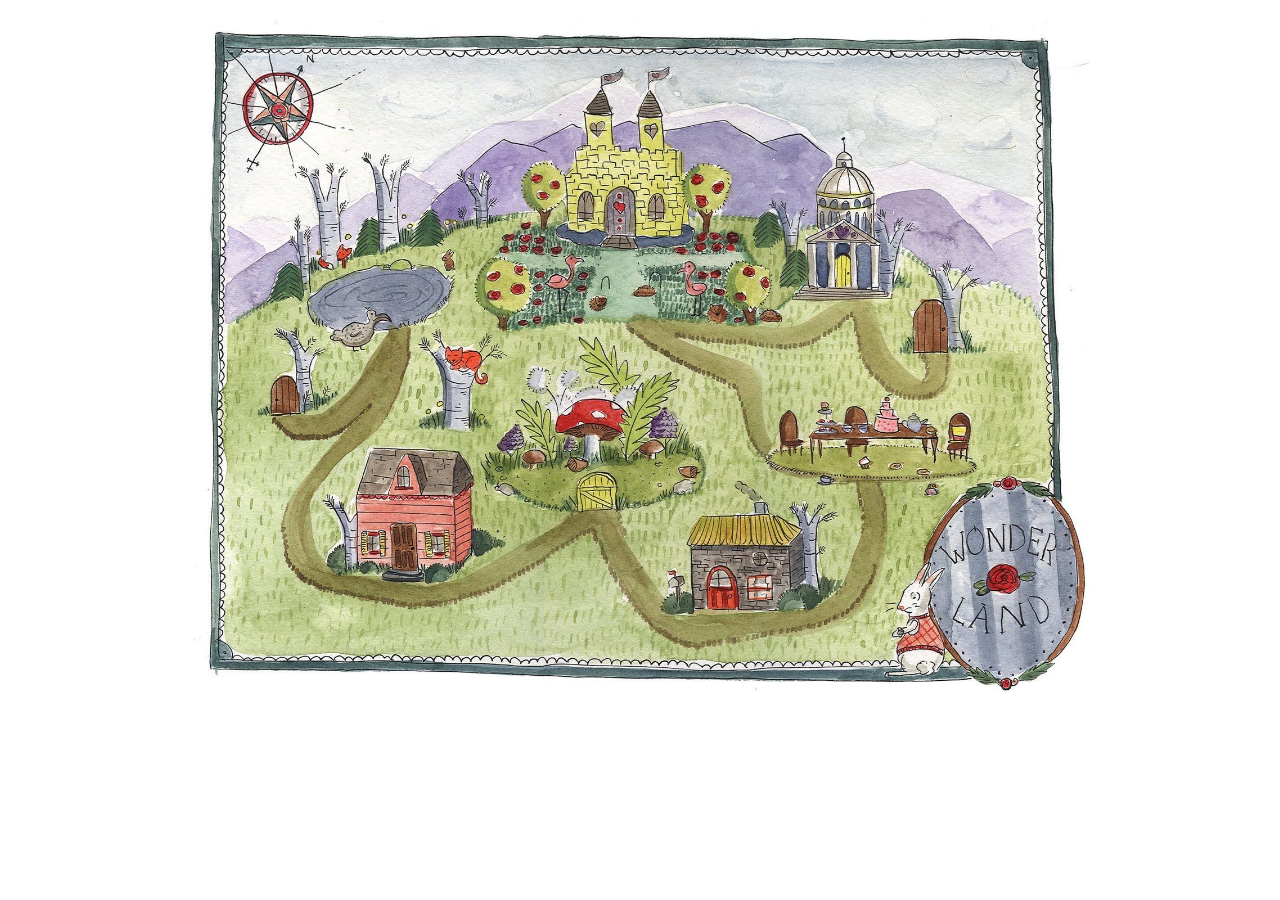
==== works/K3321/Боженко_Мария/lab5/index.html @ b1771c54 "added files" ====
<!DOCTYPE HTML>
<html>
	<head>
		<meta http-equiv="Content-Type" content="text/html; charset=utf-8">
		<title>Карта-изображение</title>
	</head>
	<body> 
		<p align="center"><img src="wonderland.jpg" width="900" usemap="#map" alt="Навигация"></p>
		<p>
			<map name="map"> 
				<area shape="rect" alt="Красный дом" title="Зайти в красный дом" coords="166,425, 280,546" href="ex1.html">
				<area shape="poly" alt="Болото" title="Болото" coords="117,285 ,155,259, 213,248, 254,259, 250,290, 202,311, 153,311" onclick="alertFunction()">
				<area shape="circle" alt="Компас" title="Найти скрытое" coords="88, 92, 37" onclick="showButton()">
				<area shape="poly" alt="Замок" title="Перекрасить розы в красный цвет" 
				coords="305,312, 315,220, 351,147, 411,73, 459,76, 535,161, 577,254, 558,310" onclick="changeBackground()">
				<area shape="rect" alt="Дверь" title="" coords="722,284, 757,337" href="ex2_2.html">
			</map>
			
			<button id="click_me" style="display: none;">Нажми на меня!</button>
			
			<script>
				function alertFunction() {
					alert("Вы попали в болото!");
				}
				
				function showButton() {
					const button = document.getElementById("click_me");
					button.style.display = "block";
				}
				
				function changeBackground() {
				
					const currentColor = document.body.style.backgroundColor;
					if (currentColor == "red"){
						document.body.style.backgroundColor = "white";
					} else {
						document.body.style.backgroundColor = "red";
					}
				}
			</script>
		</p>
	</body>
</html>
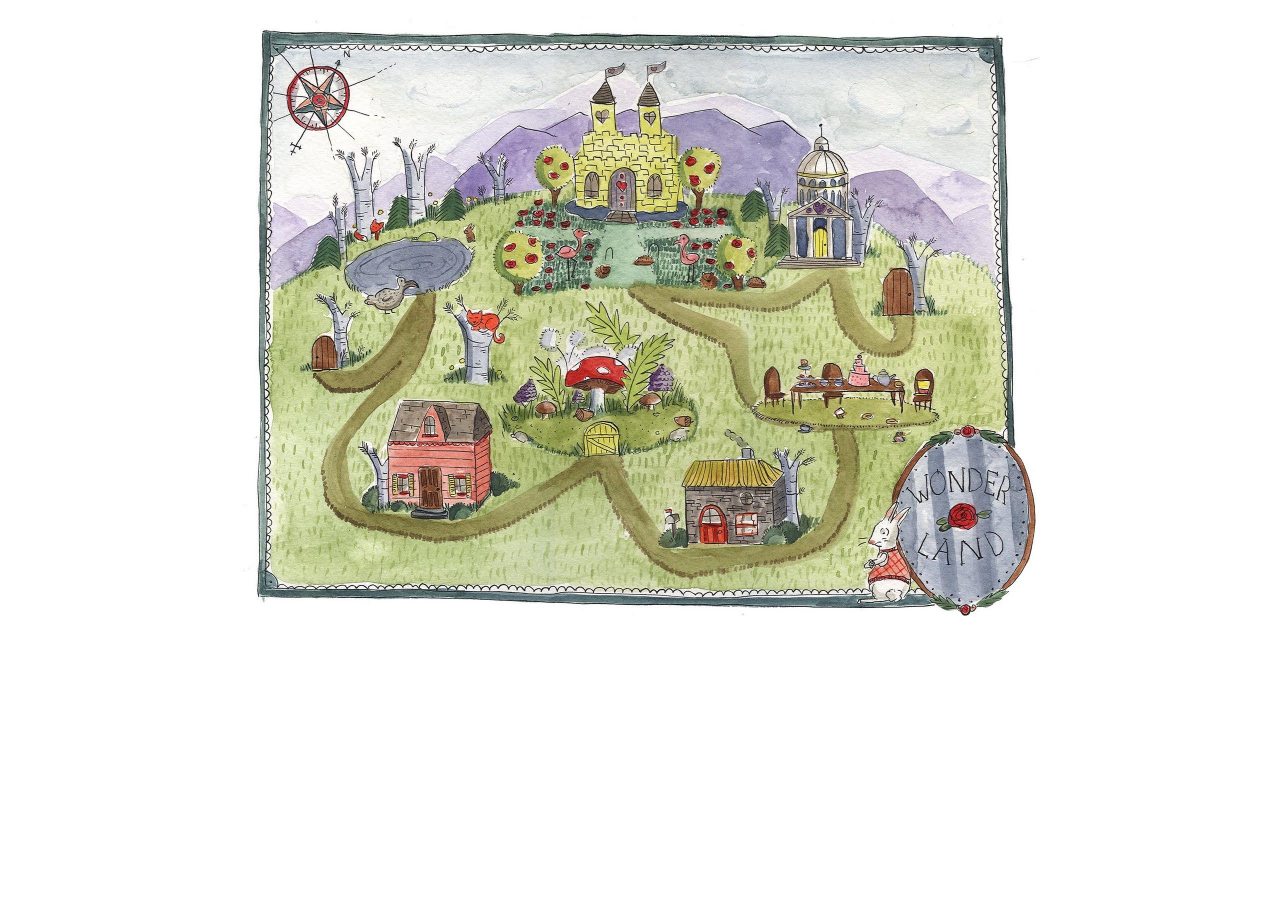
==== commit 6f4888bb: "added new files, modifies index" ====
--- a/works/K3321/Боженко_Мария/lab5/index.html
+++ b/works/K3321/Боженко_Мария/lab5/index.html
@@ -5,39 +5,46 @@
 		<title>Карта-изображение</title>
 	</head>
 	<body> 
-		<p align="center"><img src="wonderland.jpg" width="900" usemap="#map" alt="Навигация"></p>
+		<p align="center"><img src="wonderland.jpg" width="800" usemap="#map" alt="Навигация"></p>
 		<p>
 			<map name="map"> 
-				<area shape="rect" alt="Красный дом" title="Зайти в красный дом" coords="166,425, 280,546" href="ex1.html">
-				<area shape="poly" alt="Болото" title="Болото" coords="117,285 ,155,259, 213,248, 254,259, 250,290, 202,311, 153,311" onclick="alertFunction()">
-				<area shape="circle" alt="Компас" title="Найти скрытое" coords="88, 92, 37" onclick="showButton()">
+				<area shape="rect" alt="Красный дом" title="Зайти в красный дом" coords="148,378, 249,485" href="ex1_2.html">
+				<area shape="poly" alt="Болото" title="Болото" coords="104,253, 138,230, 189,220, 226,230, 222,258, 180,276, 136,276" onclick="alertFunction()">
+				<area shape="circle" alt="Компас" title="Найти скрытое" coords="78, 82, 33" onclick="showButton()">
 				<area shape="poly" alt="Замок" title="Перекрасить розы в красный цвет" 
-				coords="305,312, 315,220, 351,147, 411,73, 459,76, 535,161, 577,254, 558,310" onclick="changeBackground()">
-				<area shape="rect" alt="Дверь" title="" coords="722,284, 757,337" href="ex2_2.html">
+				coords="271,277, 280,196, 312,131, 365,65, 408,68, 476,143, 513,226, 496,276" onclick="changeBackground()">
+				<area shape="rect" alt="Дверь" title="Открыть дверь" coords="642,252, 673,300" href="ex2_2.html">
 			</map>
-			
-			<button id="click_me" style="display: none;">Нажми на меня!</button>
-			
-			<script>
-				function alertFunction() {
-					alert("Вы попали в болото!");
+		</p>
+		<p align="center">
+			<button id="click_me" style="display: none;" onclick="showButton()">Нажми на меня!</button>
+		</p>
+		
+		<script>
+			function alertFunction() {
+				alert("Вы попали в болото!");
+			}
+				
+			function showButton() {
+				const button = document.getElementById("click_me");
+					
+				if (button.style.display == "none"){
+					button.style.display = "block";
+				} else {
+					button.style.display = "none";
 				}
+			}
 				
-				function showButton() {
-					const button = document.getElementById("click_me");
-					button.style.display = "block";
+			function changeBackground() {
+				
+				const currentColor = document.body.style.backgroundColor;
+				if (currentColor == "red"){
+					document.body.style.backgroundColor = "white";
+				} else {
+					document.body.style.backgroundColor = "red";
 				}
-				
-				function changeBackground() {
-				
-					const currentColor = document.body.style.backgroundColor;
-					if (currentColor == "red"){
-						document.body.style.backgroundColor = "white";
-					} else {
-						document.body.style.backgroundColor = "red";
-					}
-				}
-			</script>
-		</p>
+			}
+		</script>
+		
 	</body>
 </html>
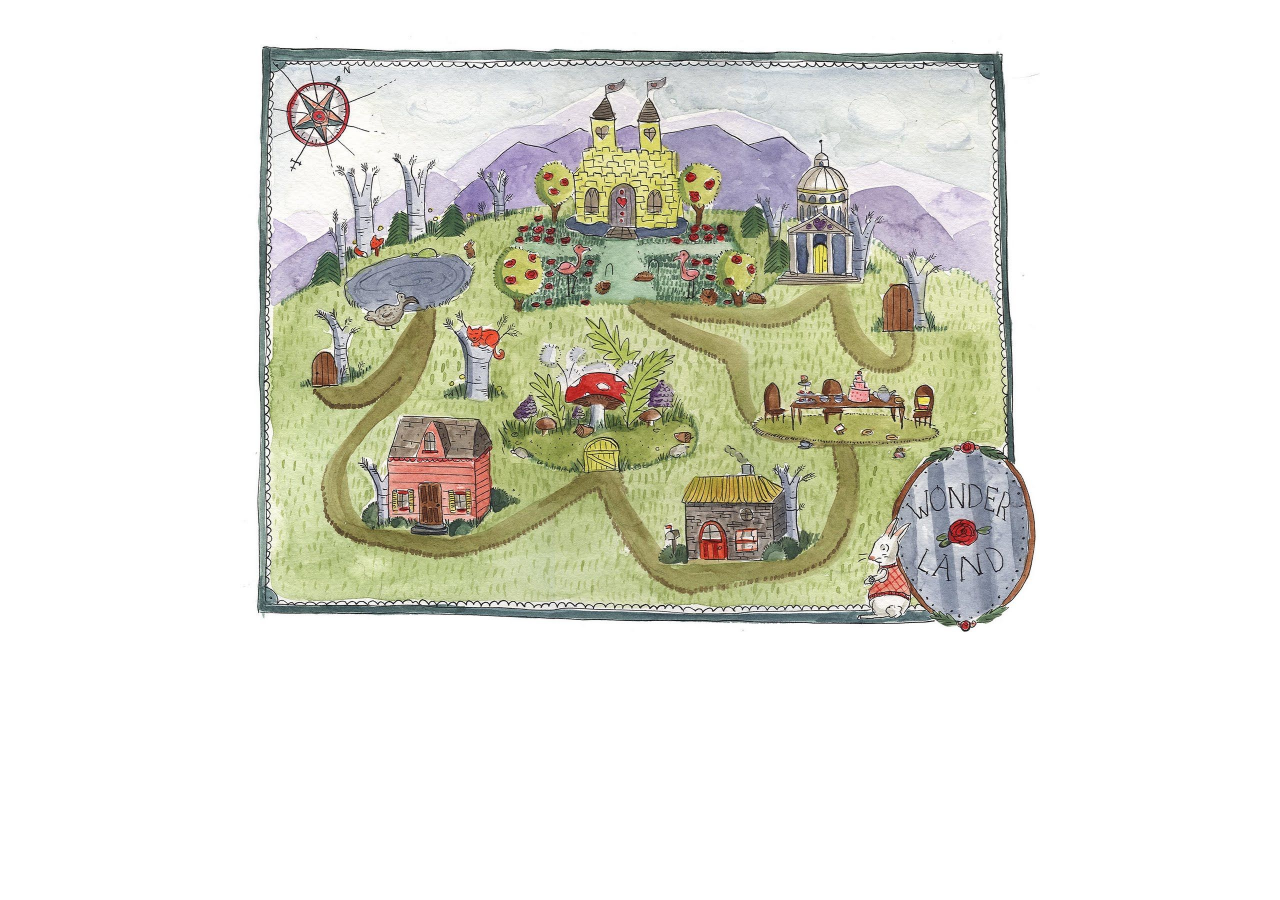
==== commit b182b061: "added css and js" ====
--- a/works/K3321/Боженко_Мария/lab5/index.html
+++ b/works/K3321/Боженко_Мария/lab5/index.html
@@ -3,6 +3,7 @@
 	<head>
 		<meta http-equiv="Content-Type" content="text/html; charset=utf-8">
 		<title>Карта-изображение</title>
+		<link rel="stylesheet" type="text/css" href="index.css">
 	</head>
 	<body> 
 		<p align="center"><img src="wonderland.jpg" width="800" usemap="#map" alt="Навигация"></p>
@@ -20,31 +21,7 @@
 			<button id="click_me" style="display: none;" onclick="showButton()">Нажми на меня!</button>
 		</p>
 		
-		<script>
-			function alertFunction() {
-				alert("Вы попали в болото!");
-			}
-				
-			function showButton() {
-				const button = document.getElementById("click_me");
-					
-				if (button.style.display == "none"){
-					button.style.display = "block";
-				} else {
-					button.style.display = "none";
-				}
-			}
-				
-			function changeBackground() {
-				
-				const currentColor = document.body.style.backgroundColor;
-				if (currentColor == "red"){
-					document.body.style.backgroundColor = "white";
-				} else {
-					document.body.style.backgroundColor = "red";
-				}
-			}
-		</script>
+		<script src="index_func.js"></script>
 		
 	</body>
 </html>
--- a/works/K3321/Боженко_Мария/lab5/index.css
+++ b/works/K3321/Боженко_Мария/lab5/index.css
@@ -0,0 +1,19 @@
+body {
+    font-family: Arial, sans-serif;
+    margin: 0;
+    padding: 16px;
+}
+button {
+    display: block;
+    margin: 20px auto;
+    padding: 4px 12px;
+    background-color: #d1a15c;
+    color: white;
+    border: none;
+    border-radius: 5px;
+    cursor: pointer;
+    font-size: 14px;
+}
+button:hover {
+    background-color: #b7874f;
+}
